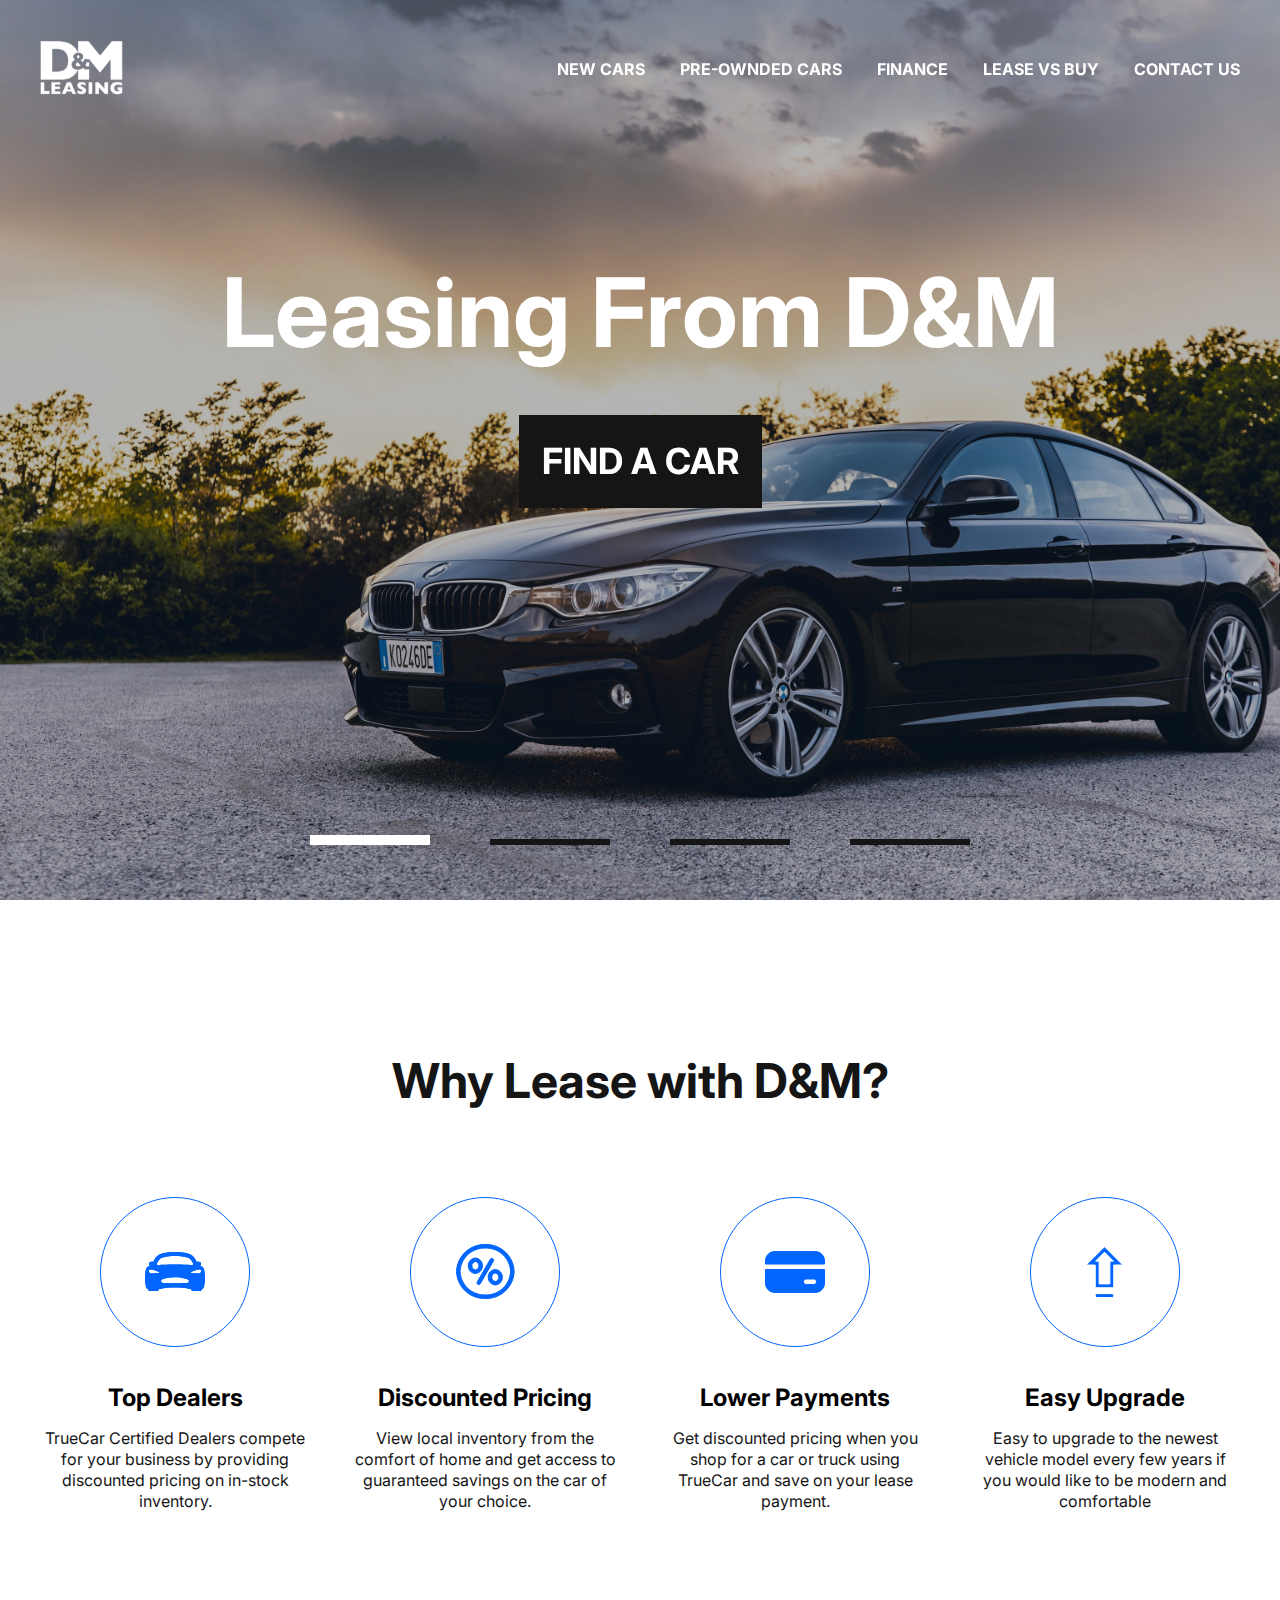
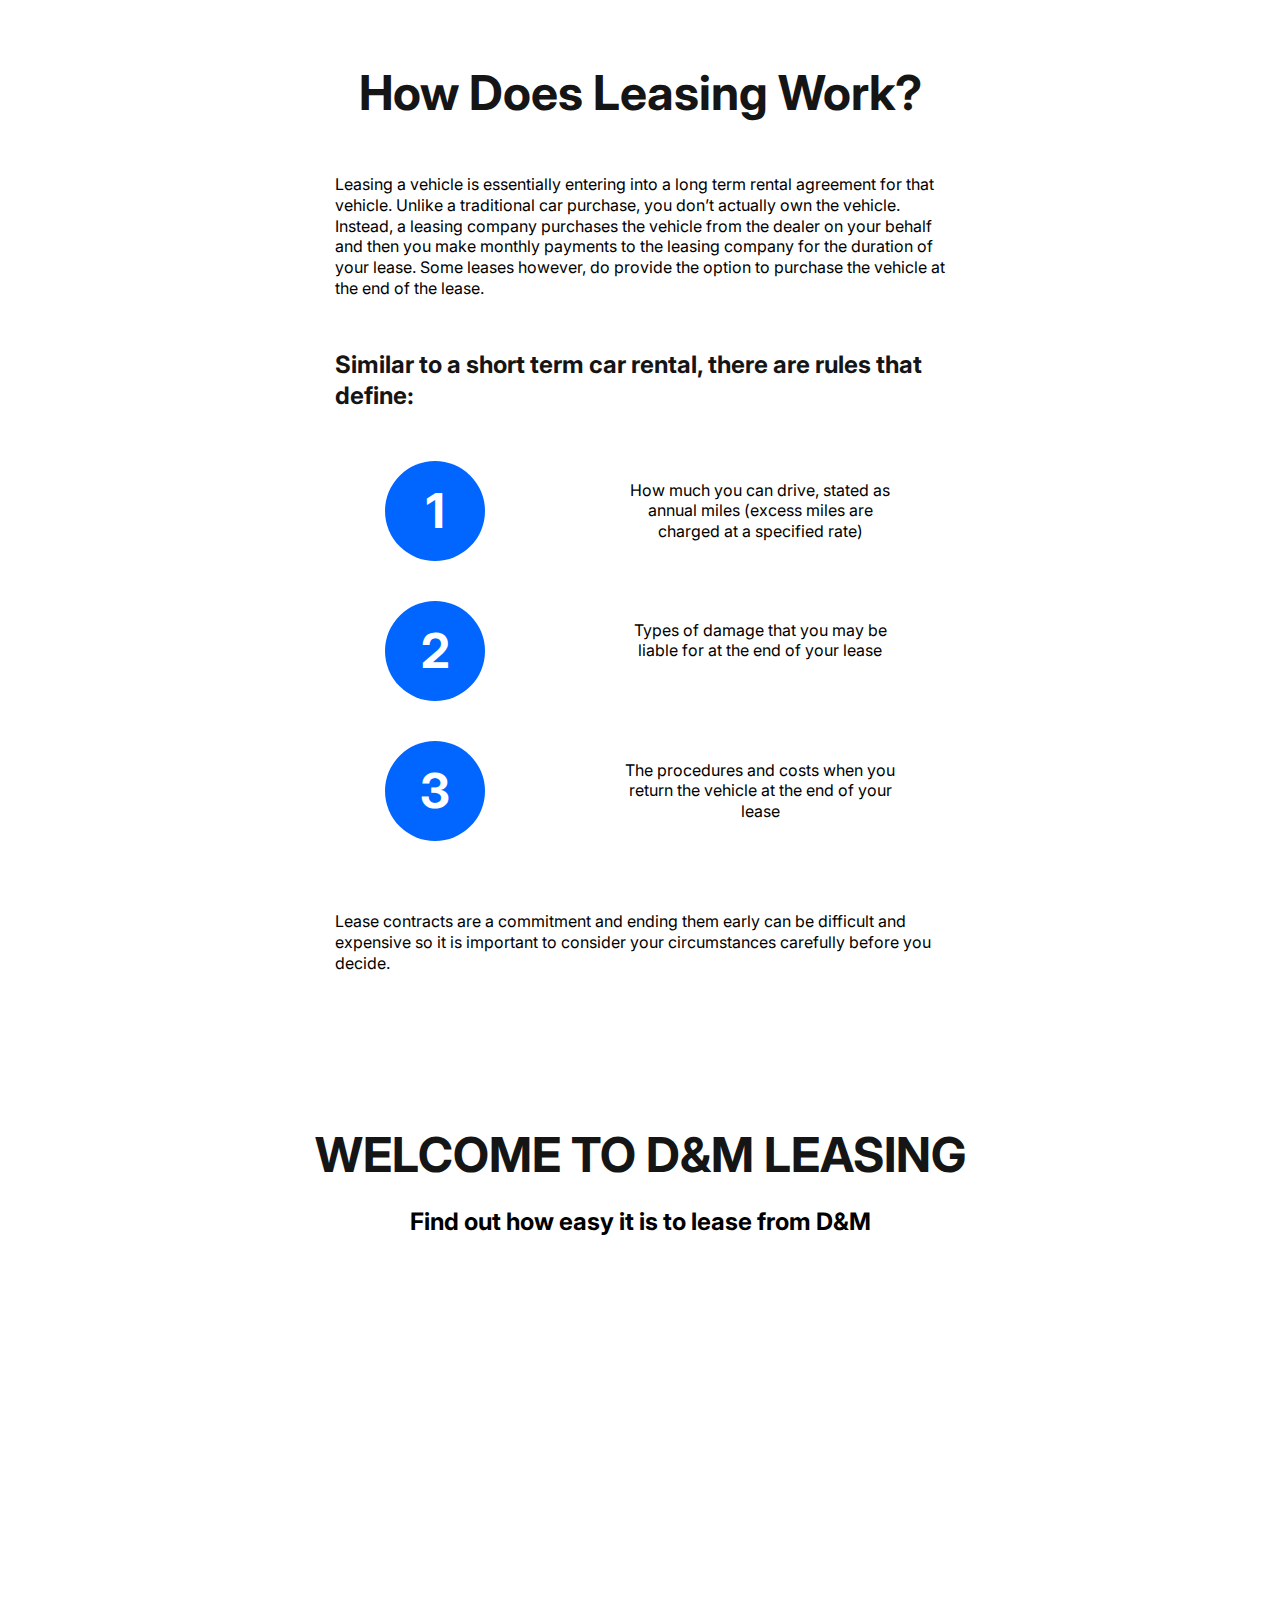
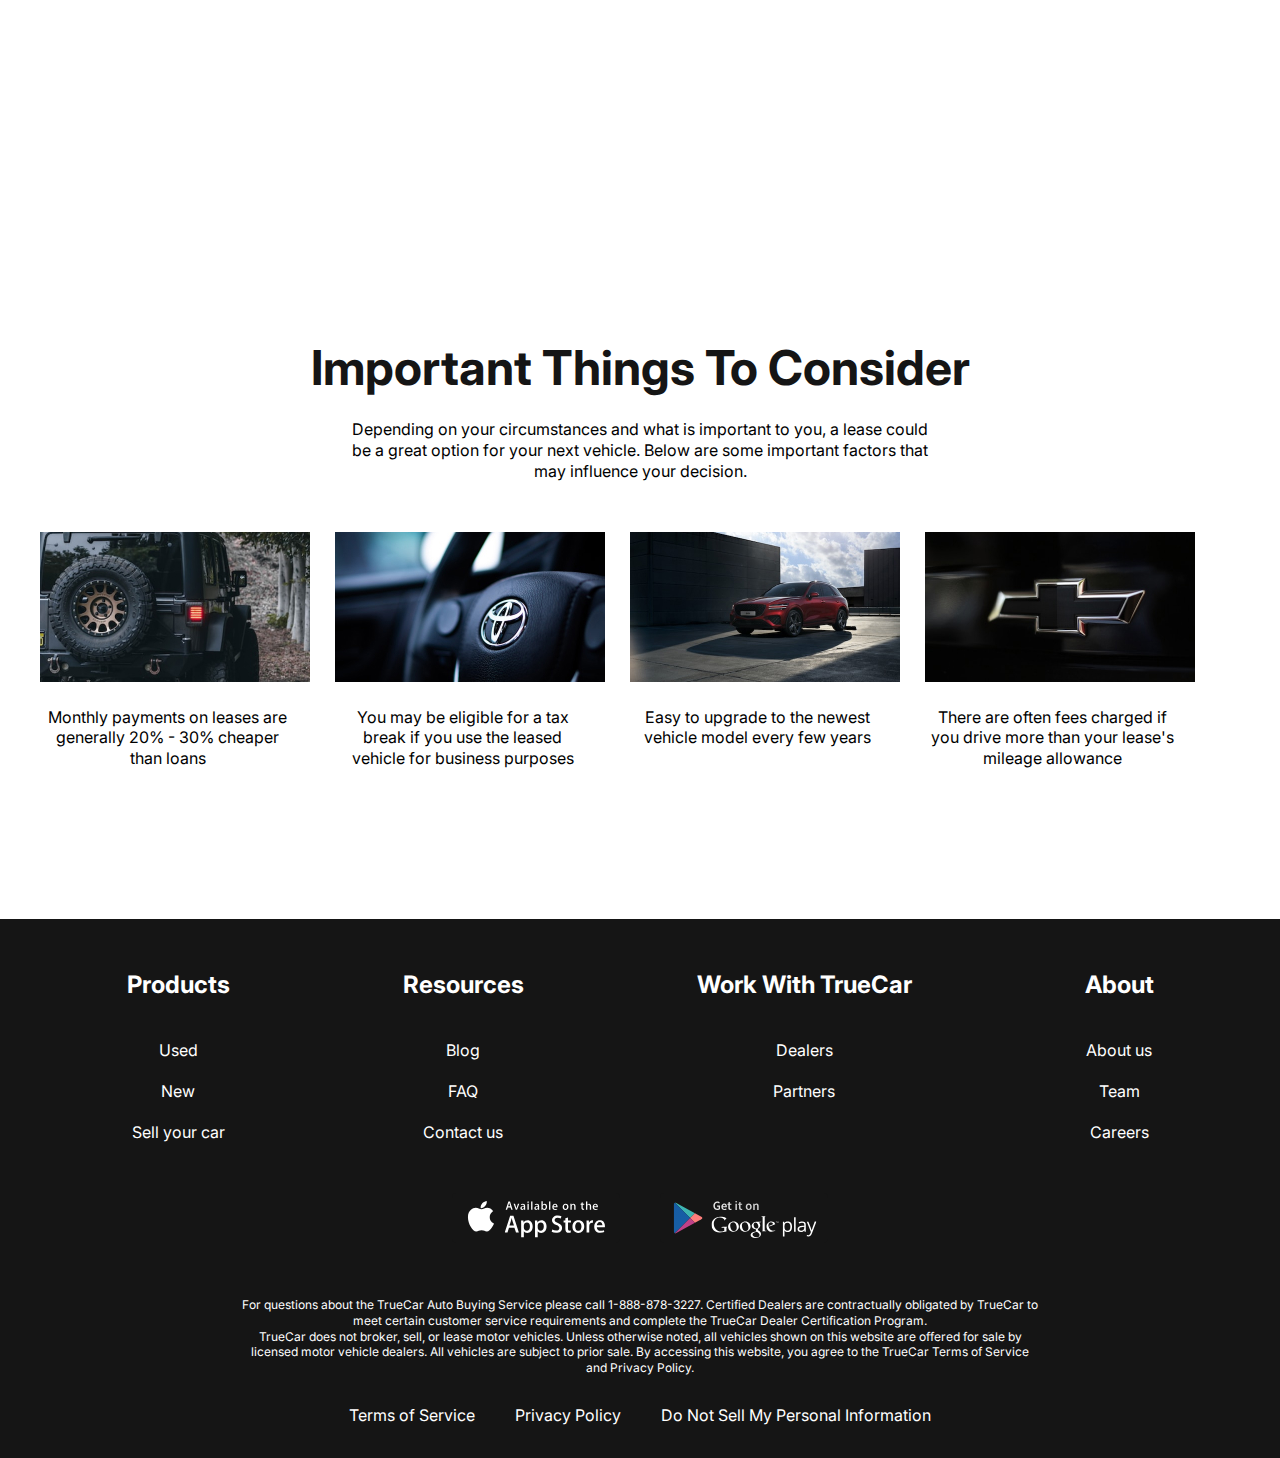
==== index.html @ d5bf2ad2 "Add files via upload" ====
<!DOCTYPE html>
<html lang="en">
<head>
    <meta charset="UTF-8">
    <meta name="viewport" content="width=device-width, initial-scale=1.0">

    <title>lease cars</title>

        <link rel="preconnect" href="https://fonts.googleapis.com">
        <link rel="preconnect" href="https://fonts.gstatic.com" crossorigin>
        <link href="https://fonts.googleapis.com/css2?family=Inter:wght@400;700&display=swap" rel="stylesheet">

    <link rel="stylesheet" href="https://cdn.jsdelivr.net/npm/swiper@11/swiper-bundle.min.css"/>

    <link rel="stylesheet" href="css/style.css">
</head>
<body>
    <div class="wrapper">
        <header class="header header-main">
            <div class="container header__container">
                <div class="header__inner">
                    <a href="index.html" class="logo">
                        <img src="img/logo.svg" alt="Logo" class="logo__img">
                    </a>
                    <nav class="menu">
                        <button class="menu__btn"></button>
                        <ul class="menu__list">
                            <li class="menu__list-item"><a href="new-cars.html" class="menu__list-link">New cars</a></li>
                            <li class="menu__list-item"><a href="#" class="menu__list-link">Pre-ownded cars</a></li>
                            <li class="menu__list-item"><a href="#" class="menu__list-link">Finance</a></li>
                            <li class="menu__list-item"><a href="#" class="menu__list-link">Lease vs buy</a></li>
                            <li class="menu__list-item"><a href="contacts.html" class="menu__list-link">Contact us</a></li>
                        </ul>
                    </nav>
                </div>
            </div>
        </header>

        <main class="main">
            <section class="top">
                <div class="container">
                    <h1 class="title">Leasing From D&M</h1>
                    <a class="top__link" href="new-cars.html">Find a car</a>
                </div>
            </section>

            <div class="slider">
                <div class="swiper">
                    <div class="swiper-wrapper">
                        <div class="swiper-slide" style="background-image: url(img/slide-1.jpg);"></div>
                        <div class="swiper-slide" style="background-image: url(img/slide-2.avif);"></div>
                        <div class="swiper-slide swiper-slide-3" style="background-image: url(img/slide-1.jpg);"></div>
                        <div class="swiper-slide swiper-slide-4" style="background-image: url(img/slide-2.avif);"></div>
                    </div>
                    <div class="swiper-pagination"></div>
                </div>
            </div>
            <section class="why-lease">
                <div class="container">
                    <h2 class="section__title">
                        Why Lease with D&M?
                    </h2>
                    <ul class="why-lease__list">
                        <li class="why-lease__item">
                            <img class="why-lease__item-img" src="img/why-lease-1.svg" alt="Top Dealers">
                            <h3 class="why-lease__title">Top Dealers</h3>
                            <p class="why-lease__text">TrueCar Certified Dealers compete for your business by providing discounted pricing on in-stock inventory.</p>
                        </li>
                        <li class="why-lease__item">
                            <img class="why-lease__item-img" src="img/why-lease-2.svg" alt="Discounted Pricing">
                            <h3 class="why-lease__title">Discounted Pricing</h3>
                            <p class="why-lease__text">View local inventory from the comfort of home and get access to guaranteed savings on the car of your choice.</p>
                        </li>
                        <li class="why-lease__item">
                            <img class="why-lease__item-img" src="img/why-lease-3.svg" alt="Lower Payments">
                            <h3 class="why-lease__title">Lower Payments</h3>
                            <p class="why-lease__text">Get discounted pricing when you shop for a car or truck using TrueCar and save on your lease payment.</p>
                        </li>
                        <li class="why-lease__item">
                            <img class="why-lease__item-img" src="img/why-lease-4.svg" alt="Easy Upgrade">
                            <h3 class="why-lease__title">Easy Upgrade</h3>
                            <p class="why-lease__text">Easy to upgrade to the newest vehicle model every few years if you would like to be modern and comfortable</p>
                        </li>
                    </ul>
                </div>
            </section>
            <section class="how-does">
                <div class="container">
                    <div class="how-does__inner">
                        <h1 class="section-title">How Does Leasing Work?</h1>
                        <p class="how-does-text">Leasing a vehicle is essentially entering into a long term rental agreement for that vehicle. Unlike a traditional car purchase, you don’t actually own the vehicle. Instead, a leasing company purchases the vehicle from the dealer on your behalf and then you make monthly payments to the leasing company for the duration of your lease. Some leases however, do provide the option to purchase the vehicle at the end of the lease.</p>
                        <h2 class="how-does-rules">Similar to a short term car rental, there are rules that define:</h2>
                        <article class="how-does__article-rules">
                            <ol class="rule">
                                <li class="rule-numbers"><p>1</p></li>
                                <li class="rule-text">How much you can drive, stated as annual miles (excess miles are charged at a specified rate)</li>
                            </ol>
                            <ol class="rule">
                                <li class="rule-numbers"><p>2</p></li>
                                <li class="rule-text">Types of damage that you may be liable for at the end of your lease</li>
                            </ol>
                            <ol class="rule">
                                <li class="rule-numbers"><p>3</p></li>
                                <li class="rule-text">The procedures and costs when you return the vehicle at the end of your lease</li>
                            </ol>
                        </article>
                        <p class="lease-contracts-text">Lease contracts are a commitment and ending them early can be difficult and expensive so it is important to consider your circumstances carefully before you decide.</p>
                    </div>
                </div>
            </section>
            <section class="video">
                <div class="container">
                    <h1 class="section-title video__title">
                        WELCOME TO D&M LEASING
                    </h1>
                    <h2 class="video__text">
                        Find out how easy it is to lease from D&M
                    </h2>

                    <iframe class="video__content" src="https://www.youtube-nocookie.com/embed/o6WxMnnBmew?si=veyxShPwa9HjR12n&amp;controls=0" title="YouTube video player" frameborder="0" allow="accelerometer; autoplay; clipboard-write; encrypted-media; gyroscope; picture-in-picture; web-share" allowfullscreen></iframe>
                </div>
            </section>
            <section class="important">
                <div class="container">
                    <h1 class="section-title important__title">Important Things to Consider</h1>
                    <p class="important__text">Depending on your circumstances and what is important to you, a lease could be a great option for your next vehicle. Below are some important factors that may influence your decision.</p>

                    <ul class="important__list">
                        <li class="important__item">
                            <img class="important__item-img" src="img/important-1.jpg" alt="Important Things">
                            <p class="important__item-text">Monthly payments on leases are generally 20% - 30% cheaper than loans</p>
                        </li>
                        <li class="important__item">
                            <img class="important__item-img" src="img/important-2.jpg" alt="Important Things">
                            <p class="important__item-text">You may be eligible for a tax break if you use the leased vehicle for business purposes</p>
                        </li>
                        <li class="important__item">
                            <img class="important__item-img" src="img/important-3.jpg" alt="Important Things">
                            <p class="important__item-text">Easy to upgrade to the newest vehicle model every few years</p>
                        </li>
                        <li class="important__item">
                            <img class="important__item-img" src="img/important-4.jpg" alt="Important Things">
                            <p class="important__item-text">There are often fees charged if you drive more than your lease's mileage allowance</p>
                        </li>
                    </ul>
                </div>
            </section>
        </main>

        <footer class="footer">
            <div class="container">
                <nav class="footer__menu">
                    <ul class="footer__menu-list">
                        <li class="footer__menu-item">
                            <p class="footer__menu-title">Products</p>
                        </li>
                        <li class="footer__menu-item">
                            <a href="#" class="footer__menu-link">Used</a>
                        </li>
                        <li class="footer__menu-item">
                            <a href="#" class="footer__menu-link">New</a>
                        </li>
                        <li class="footer__menu-item">
                            <a href="#" class="footer__menu-link">Sell your car</a>
                        </li>
                    </ul>
                    <ul class="footer__menu-list">
                        <li class="footer__menu-item">
                            <p class="footer__menu-title">Resources</p>
                        </li>
                        <li class="footer__menu-item">
                            <a href="#" class="footer__menu-link">Blog</a>
                        </li>
                        <li class="footer__menu-item">
                            <a href="#" class="footer__menu-link">FAQ</a>
                        </li>
                        <li class="footer__menu-item">
                            <a href="contacts.html" class="footer__menu-link">Contact us</a>
                        </li>
                    </ul>
                    <ul class="footer__menu-list">
                        <li class="footer__menu-item">
                            <p class="footer__menu-title">Work With TrueCar</p>
                        </li>
                        <li class="footer__menu-item">
                            <a href="#" class="footer__menu-link">Dealers</a>
                        </li>
                        <li class="footer__menu-item">
                            <a href="#" class="footer__menu-link">Partners</a>
                        </li>
                    </ul>
                    <ul class="footer__menu-list">
                        <li class="footer__menu-item">
                            <p class="footer__menu-title">About</p>
                        </li>
                        <li class="footer__menu-item">
                            <a href="#" class="footer__menu-link">About us</a>
                        </li>
                        <li class="footer__menu-item">
                            <a href="#" class="footer__menu-link">Team</a>
                        </li>
                        <li class="footer__menu-item">
                            <a href="#" class="footer__menu-link">Careers</a>
                        </li>
                    </ul>
                </nav>
                <ul class="app">
                    <li class="app-item">
                        <a class="app__item-link" href="#">
                            <img class="app__item-img" src="img/appstore.svg" alt="App Store">
                        </a>
                    </li>
                    <li class="app-item">
                        <a class="app__item-link" href="#">
                            <img class="app__item-img" src="img/googleplay.svg" alt="Google Play">
                        </a>
                    </li>
                </ul>
                <div class="footer__copy">
                    <p class="footer__copy-text">
                        For questions about the TrueCar Auto Buying Service please call 1-888-878-3227.
                        Certified Dealers are contractually obligated by TrueCar to meet certain customer service requirements and complete the TrueCar Dealer Certification Program.
                    </p>
                    <p class="footer__copy-text">
                        TrueCar does not broker, sell, or lease motor vehicles. Unless otherwise noted, all vehicles shown on this website are offered for sale by licensed motor vehicle dealers.
                        All vehicles are subject to prior sale. By accessing this website, you agree to the TrueCar Terms of Service and Privacy Policy.
                    </p>
                </div>
                <nav class="copy__nav">
                    <ul class="copy__nav-list">
                        <li class="copy__nav-item">
                            <a href="#" class="copy__nav-link">Terms of Service</a>
                        </li>
                        <li class="copy__nav-item">
                            <a href="#" class="copy__nav-link">Privacy Policy</a>
                        </li>
                        <li class="copy__nav-item">
                            <a href="#" class="copy__nav-link">Do Not Sell My Personal Information</a>
                        </li>
                    </ul>
                </nav>
            </div>
        </footer>
    </div>

    <script src="https://cdn.jsdelivr.net/npm/swiper@11/swiper-bundle.min.js"></script>

    <script src="js/script.js"></script>
</body>
</html>
---- css/style.css ----
/* reset styles */

html {
    box-sizing: border-box;
}

html,
body {
    height: 100%;
}

*, *::after, *::before {
    box-sizing: inherit;
    margin: 0;
    padding: 0;
}

ul li,
ol li {
    list-style: none;
}

a {
    text-decoration: none;
    color: inherit;
}

.section__title {
    text-align: center;
    font-size: 48px;
    font-weight: 700;
    color: #151515;
    margin-bottom: 50px;
}

.wrapper {
    min-height: 100%;
    display: flex;
    flex-direction: column;
}

main {
    flex: 1 1 auto;
}

/* reset styles */

.container {
    max-width: 1220px;
    margin: 0 auto;
    padding: 0 10px;
}

body {
    font-size: 16px;
    font-weight: 400;
    font-family: 'Inter', sans-serif;
    line-height: 1.3;
}

.header {
    background-color: #151515;
}

.header-main {
    background-color: transparent;

    position: absolute;
    z-index: 10;
    left: 0;
    right: 0;
}

.header__inner {
    padding: 40px 0 45px 0;
    display: flex;
    justify-content: space-between;
    align-items: flex-end;
}

.menu__list {
    display: flex;
    gap: 35px;
    margin-bottom: 20px;
}

.menu__list-link {
    color: white;
    text-transform: uppercase;
    font-weight: 700;
}

.menu__list:nth-child(5){
    color: #0066FF;
}

.top {
    color: white;
    text-align: center;
    padding-top: 250px;
    padding-bottom: 50px;

    position: absolute;
    z-index: 5;
    left: 0;
    right: 0;
}

.title {
    padding-bottom: 40px;
    font-size: 96px;
    font-weight: 700;
}

.top__link {
    background-color: #151515;
    padding: 23px;
    max-width: 430px;
    display: inline-block;
    text-transform: uppercase;
    font-size: 36px;
    font-weight: 700;
}

.swiper::after {
    content: '';
    background: rgba(21, 21, 21, 0.3);
    position: absolute;
    z-index: 5;
    left: 0;
    right: 0;
    bottom: 0;
    top: 0;
}

.swiper-slide {
    background-size: cover;
    background-repeat: no-repeat;
    background-position: center;
    height: 100vh;
}

.swiper-pagination-bullet {
    width: 120px;
    height: 0;
    border: 3px solid #151515;
    border-radius: 0;
    opacity: 1;
}

.swiper-pagination-bullet-active {
    width: 120px;
    height: 0;
    border: 5px solid white;
    border-radius: 0;
    opacity: 1;
}

.swiper-pagination-horizontal.swiper-pagination-bullets .swiper-pagination-bullet {
    margin: 0 30px;
}

.swiper-pagination-bullets.swiper-pagination-horizontal {
    bottom: 50px;
}

.why-lease {
    margin: 150px 0;
}

.why-lease__item {
    margin-top: 35px;
}

.why-lease__list {
    display: grid;
    grid-template-columns: repeat(4, 1fr);
    gap: 40px;
    text-align: center;
}

.why-lease__title {
    margin: 30px 0 15px 0;
    font-size: 24px;
    font-weight: 700;
}

.why-lease__item,
.why-lease__text {
    max-width: 270px;
}

.why-lease__text {
    color: #151515;
    font-size: 16px;
}

.how-does {
    max-width: 630px;
    margin: 0 auto 150px auto;
}

.section-title {
    text-align: center;
    text-transform: capitalize;
    font-size: 48px;
    font-weight: 700;
    color: #151515;
}

.how-does-text {
    margin: 50px 0 50px 0;
}

.how-does-rules {
    font-size: 24px;
    font-weight: 700;
    color: #151515;
}

.how-does__article-rules {
    display: flex;
    flex-direction: column;
    row-gap: 40px;
    margin: 50px 0 70px 0;
}

.rule {
    display: flex;
    justify-content: center;
    align-items: center;
    flex-wrap: wrap;
    column-gap: 140px;
    row-gap: 40px;
}

.rule-text {
    max-width: 270px;
    text-align: center;
}

.rule li {
    min-height: 63px;
}

.lease-contracts-text {
    text-align: left;
}

.rule-numbers {
    border-radius: 50%;
    background-color: #0066FF;
    border: none;
    width: 100px;
    height: 100px;
    position: relative;
}

.rule-numbers p {
    line-height: 100px;
    font-size: 48px;
    font-weight: 700;
    color: white;
    text-align: center;
}

.video {
    padding-bottom: 150px;
}

.video__title {
    font-size: 48px;
    font-weight: 700;
}

.video__text {
    text-align: center;
    margin: 20px 0 50px 0;
    font-size: 24px;
    font-weight: 700;
}

.video__content {
    display: block;
    margin: 0 auto;
}

.important {
    padding-bottom: 150px;
}

.important__title {
    margin-bottom: 20px;
}

.important__text {
    margin: 0 auto 50px auto;
    max-width: 580px;
    text-align: center;
}

.important__list {
    display: grid;
    grid-template-columns: repeat(4, 255px);
    gap: 40px;
}

.important__item-text {
    max-width: 270px;
    text-align: center;
}

.important__item-img {
    margin-bottom: 20px;
}

.footer {
    background-color: #151515;
    color: white;
    padding: 50px 0 32px 0;
    text-align: center;
}

.footer__menu {
    display: flex;
    justify-content: space-around;
    margin-bottom: 50px;
}

.footer__menu-list {
    max-width: 250px;
}

.footer__menu-title {
    font-size: 24px;
    font-weight: 700;
    padding-bottom: 20px;
}

.footer__menu-item + .footer__menu-item {
    padding-top: 20px;
}

.app {
    display: flex;
    justify-content: center;
    gap: 40px;
    margin-bottom: 50px;
}

.footer__copy {
    max-width: 800px;
    margin: 0 auto 30px auto;
    text-align: center;
}

.footer__copy-text {
    font-size: 12px;
}

.copy__nav-list {
    display: flex;
    justify-content: center;
    gap: 40px;
}

.contacts {
    margin: 100px 0 150px 0;
}

.contacts-mini__title {
    text-align: center;
    font-size: 24px;
    font-weight: 700;
    margin: 20px 0 50px 0;
    padding: 0 100px;
}

.form {
    max-width: 580px;
    margin: 0 auto;
    display: flex;
    justify-content: center;
    column-gap: 40px;
    row-gap: 30px;
    flex-wrap: wrap;
}

.form__input {
    width: 270px;
    padding: 18px 20px;
    display: inline-block;
    border: 1px solid #0066FF;

    font-weight: 400;
    font-family: 'Inter', sans-serif;
    line-height: 1.3;
    color: black;
}

.form__input::placeholder,
.form__textarea::placeholder {
    font-size: 16px;
    font-weight: 400;
    font-family: 'Inter', sans-serif;
    line-height: 1.3;
    color: rgba(0, 0, 0, 0.5);
}

.form__textarea {
    width: 580px;
    height: 291px;
    padding: 28px 20px;
    resize: none;
    margin: 50px 0;
    border: 1px solid #0066FF;

    font-weight: 400;
    font-family: 'Inter', sans-serif;
    line-height: 1.3;
    color: black;
}

.form__btn {
    background-color: #151515;
    color: white;
    text-transform: uppercase;
    border: none;
    width: 184px;
    padding: 13px 61px;

    font-weight: 400;
    font-family: 'Inter', sans-serif;
    line-height: 1.3;
}

.blog {
    margin-bottom: 150px;
}

.blog__item {
    position: relative;
    width: 580px;
}

.blog__items {
    display: flex;
    justify-content: center;
    flex-wrap: wrap;
    column-gap: 40px;
    row-gap: 80px;
    margin-bottom: 70px;
}

.blog__item-title {
    display: inline-block;
    font-size: 24px;
    font-weight: 700;
}

.blog__item-link {
    background-color: #0066FF;
    color: white;
    width: 80px;
    padding: 4px 20px;
    margin-left: 44px;
    display: inline-block;
    position: absolute;
    right: 0;
}

.blog__item-img {
    margin-bottom: 30px;
}

.show-more__link {
    background-color: #151515;
    color: white;
    width: 223px;
    padding: 13px 61px;
    display: block;
    margin: 0 auto;
    text-align: center;
    text-transform: uppercase;
}

.menu__list-link--active {
    color: #0066FF;
}

.choose {
    padding-bottom: 150px;
}

.tabs__btn {
    padding: 0 100px;
    display: flex;
    justify-content: center;
    flex-wrap: wrap;
    column-gap: 60px;
    row-gap: 30px;
    margin-bottom: 100px;
}

.tabs__btn-item--active {
    color: #0066FF;
}

.choose-title {
    margin-top: 100px;
}

.tabs__btn-item {
    font-size: 24px;
    font-weight: 700;
    cursor: pointer;
    border: none;
    background-color: transparent;
}

.tabs__content-item {
    display: none;
    justify-content: center;
    column-gap: 40px;
    row-gap: 100px;
    flex-wrap: wrap;
}

.tabs__content-item.tabs__content-item--active {
    display: flex;
}

.card {
    width: 270px;
    text-align: center;
}

iframe {
    width: 1000px;
    height: 500px;
}

.card__img {
    display: block;
}

.card__content {
    border: 1px solid #0066FF;
    border-top: 0;
}

.card__title {
    font-size: 24px;
    font-weight: 700;
    padding: 10px 5px;
}

.card__text {
    padding: 10px 0;
}

.card__price {
    font-size: 24px;
    font-weight: 700;
    margin-bottom: 15px;
    padding: 0 5px;
}

.card__link {
    color: #0066FF;
    padding: 0 5px;
    border: 1px solid #0066FF;
    border-top: 0;
    display: block;
}

.show-more-card__link {
    margin-top: 70px;
}

.header__inner {
    position: relative;
}

.menu__btn {
    right: 12px;
    top: 50px;
    width: 55px;
    height: 4px;
    color: white;
    cursor: pointer;
    position: absolute;
    display: none;
}

.menu__btn::before {
    content: '';
    width: 28px;
    height: 4px;
    background-color: white;
    margin-top: 6px;
    position: absolute;
    top: 6px;
    right: 2px;
}

.menu__btn::after {
    content: '';
    width: 50px;
    height: 4px;
    background-color: white;
    position: absolute;
    top: 12px;
    margin-top: 13px;
    right: 2px;
}

/* media */

@media (min-width: 2000px) and (max-width: 2505px) {
    .footer__copy-text {
        font-size: 14px;
    }
}

@media (max-width: 1245px) {
    .important__list {
        display: grid;
        grid-template-columns: repeat(2, 1fr);
        place-items: center;
        gap: 40px;
    }

    .important__item-img {
        width: 300px;
    }


    .why-lease__list {
        display: grid;
        grid-template-columns: repeat(2, 1fr);
        place-items: center;
        column-gap: 40px;
        row-gap: 70px;
    }

    .title {
        font-size: 70px;
    }

    .top__link {
        font-size: 20px;
    }

    .swiper-pagination-bullet {
        width: 80px;
    }

    iframe {
        width: 750px;
        height: 400px;
    }
}

@media (max-width: 1100px) {
    .contacts-mini__title {
        padding: 0 20px;
    }
}

@media (max-width: 909px) {
    .tabs__content-item {
        row-gap: 60px;
    }
}

@media (max-width: 867px) {
    .menu__btn {
        display: block;
        position: absolute;
        z-index: 10;
    }

    .title,
    .top__link {
        transition: opacity 0.3s linear;
    }

    .logo {
        position: relative;
        z-index: 10;
    }

    .menu__list {
        position: absolute;
        z-index: 5;
        background-color: transparent;
        flex-direction: column;
        top: 0;
        right: 0;
        left: 0;
        bottom: 0;
        height: 205%;
        background-color: #151515;
        align-items: center;
        justify-content: center;

        transform: translateY(-100%);
        transition: all 0.6s;
    }

    .menu__list.menu__list--active {
        transform: translateY(0%);
    }

    .header__container {
        padding: 0;
    }

    .footer__menu {
        display: grid;
        grid-template-columns: repeat(2, 1fr);
        row-gap: 60px;
        column-gap: 40px;
        place-items: center;
    }

    .section-title,
    .section__title {
        font-size: 44px;
    }

    iframe {
        width: 500px;
        height: 300px;
    }

    .tabs__btn-item {
        font-size: 23px;
    }
}

@media (max-width: 750px) {
    .important__list {
        grid-template-columns: repeat(1, 255px);
        gap: 40px;
        place-content: center;
    }


    .why-lease__list {
        display: grid;
        grid-template-columns: repeat(1, 1fr);
        place-items: center;
        row-gap: 55px;
    }


    .how-does-text,
    .how-does-rules,
    .lease-contracts-text {
        text-align: center;
    }

    .how-does-text {
        margin-bottom: 70px;
    }

    .title {
        font-size: 60px;
    }

    .top__link {
        font-size: 18px;
    }

    .swiper-pagination-bullet {
        width: 70px;
    }

    .section-title,
    .section__title {
        font-size: 40px;
    }

    .video__text {
        font-size: 20px;
    }


    .blog__item,
    .blog__item-img {
        width: 520px;
    }

    .blog__item-title {
        font-size: 20px;
    }
}

@media (max-width: 605px) {
    .copy__nav-list {
        display: none;
    }

    .footer {
        padding: 50px 0 0 0;
    }

    .swiper-slide-4 {
        display: none;
    }

    iframe {
        width: 420px;
        height: 240px;
    }


    .show-more-card__link,
    .show-more__link {
        width: 210px;
        font-size: 14px;
    }


    .blog__item,
    .blog__item-img {
        width: 480px;
    }

    .blog__item-title {
        font-size: 17px;
    }

    .contacts-mini__title {
        font-size: 20px;
    }
}

@media (max-width: 599px) {
    .form__textarea {
        width: 420px;
    }
}

@media (max-width: 500px) {
    .blog__item-title {
        width: 300px;
    }

    .blog__item,
    .blog__item-img {
        width: 420px;
        height: 190px;
    }

    .blog__items {
        row-gap: 135px;
    }

    .show-more__link-2 {
        position: relative;
        top: 50px;
    }

    .form__textarea {
        width: 400px;
        height: 250px;
    }
}

@media (max-width: 450px) {
    .app {
        margin-top: 35px;
        display: grid;
    }

    .footer__menu {
        margin-bottom: 75px;
    }

    .footer__menu-title {
        font-size: 21px;
    }

    .footer__menu-item {
        font-size: 15px;
    }

    .footer__copy-text {
        margin-bottom: 10px;
        font-size: 11px;
    }

    .swiper-slide-3 {
        display: none;
    }

    .title {
        font-size: 50px;
    }

    .top__link {
        font-size: 15px;
    }

    .section-title,
    .section__title {
        font-size: 33px;
    }

    .important__item-img {
        width: 270px;
    }

    iframe {
        width: 360px;
        height: 200px;
    }

    .why-lease__item img {
        width: 125px;
        height: 125px;
    }

    .blog__item-title {
        width: 280px;
    }

    .blog__item,
    .blog__item-img {
        width: 360px;
        height: 180px;
    }

    .form__textarea {
        width: 300px;
        height: 200px;
    }

    .show-more__link {
        width: 160px;
        padding: 13px 30px;
    }
}

@media (max-width: 390px) {
    iframe {
        width: 270px;
        height: 160px;
    }

    .blog__item-title {
        width: 200px;
    }

    .blog__item,
    .blog__item-img {
        width: 300px;
        height: 160px;
    }

    .show-more__link-2 {
        position: relative;
        top: 60px;
    }

    .form__textarea {
        width: 260px;
        height: 180px;
    }
}

@media (max-width: 330px) {
    .blog__item-title {
        width: 180px;
    }

    .blog__item,
    .blog__item-img {
        width: 280px;
        height: 150px;
    }

    .show-more__link-2 {
        position: relative;
        top: 70px;
    }
}
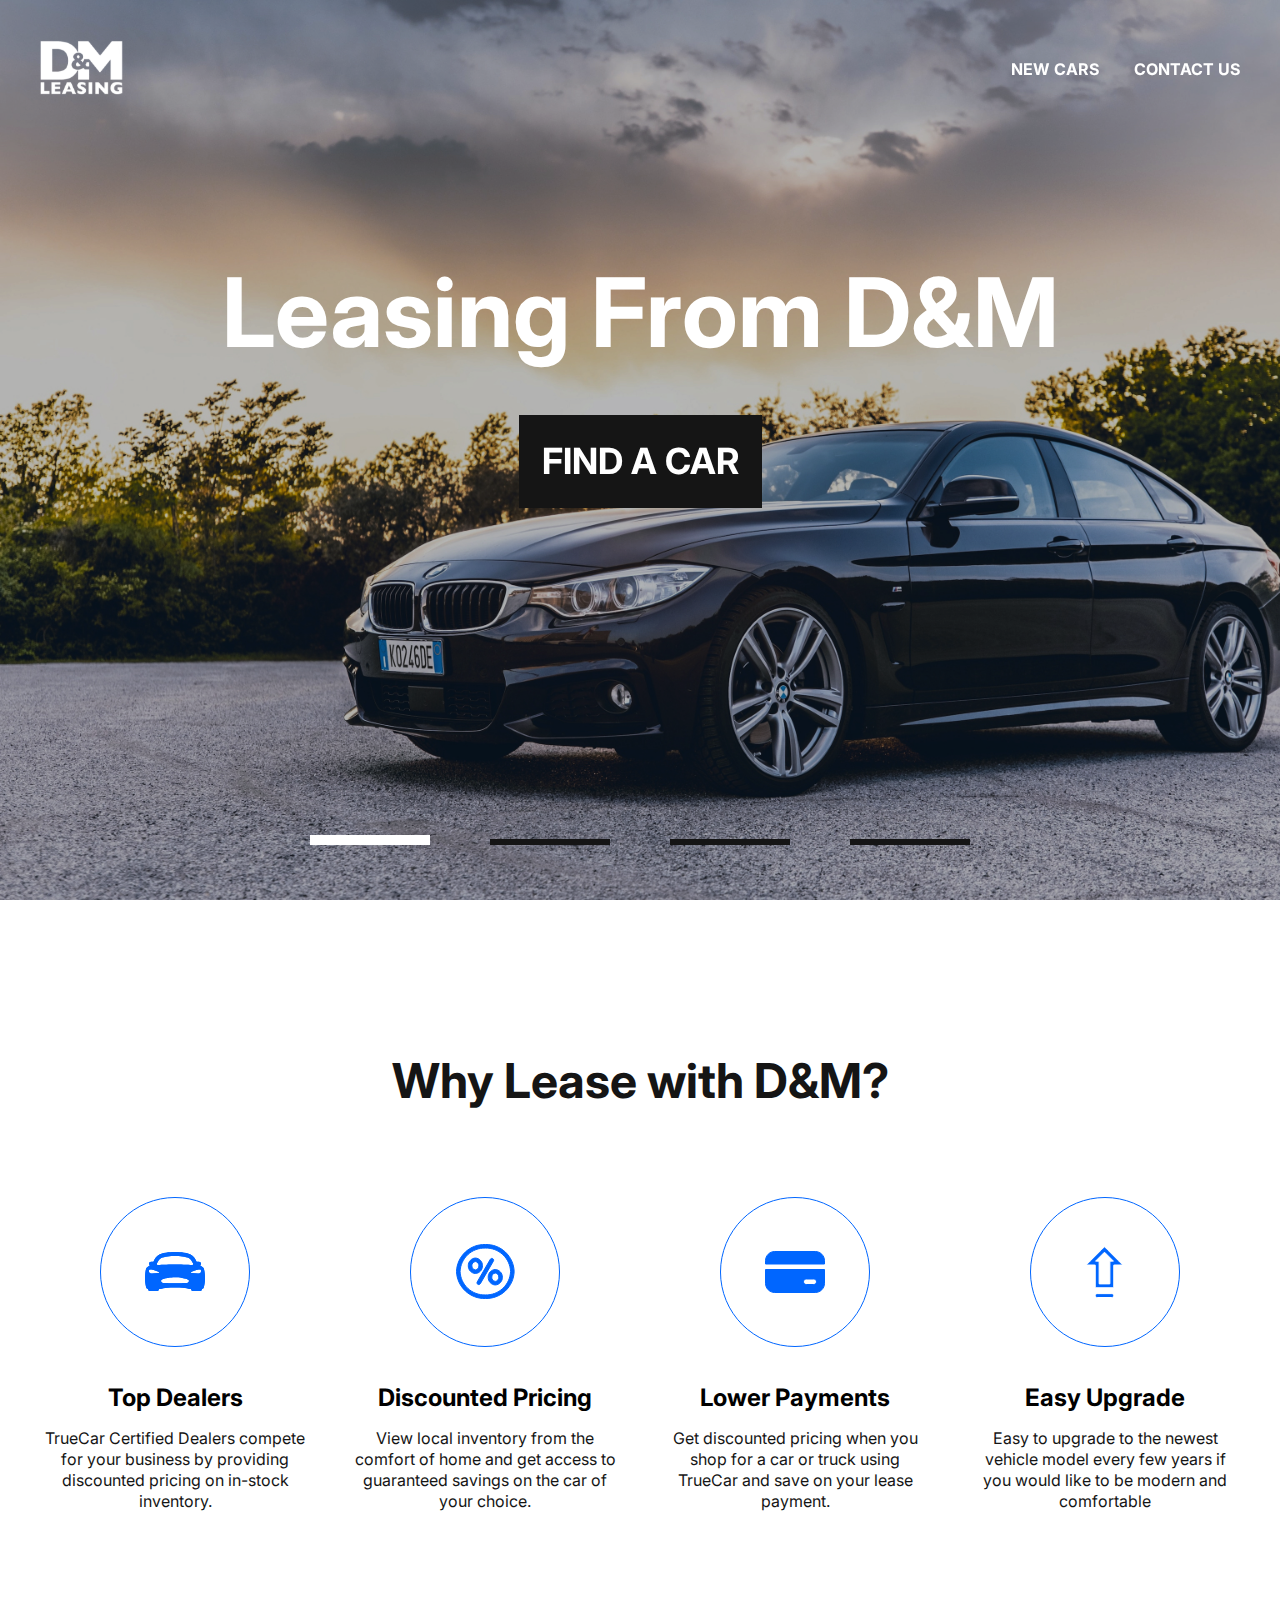
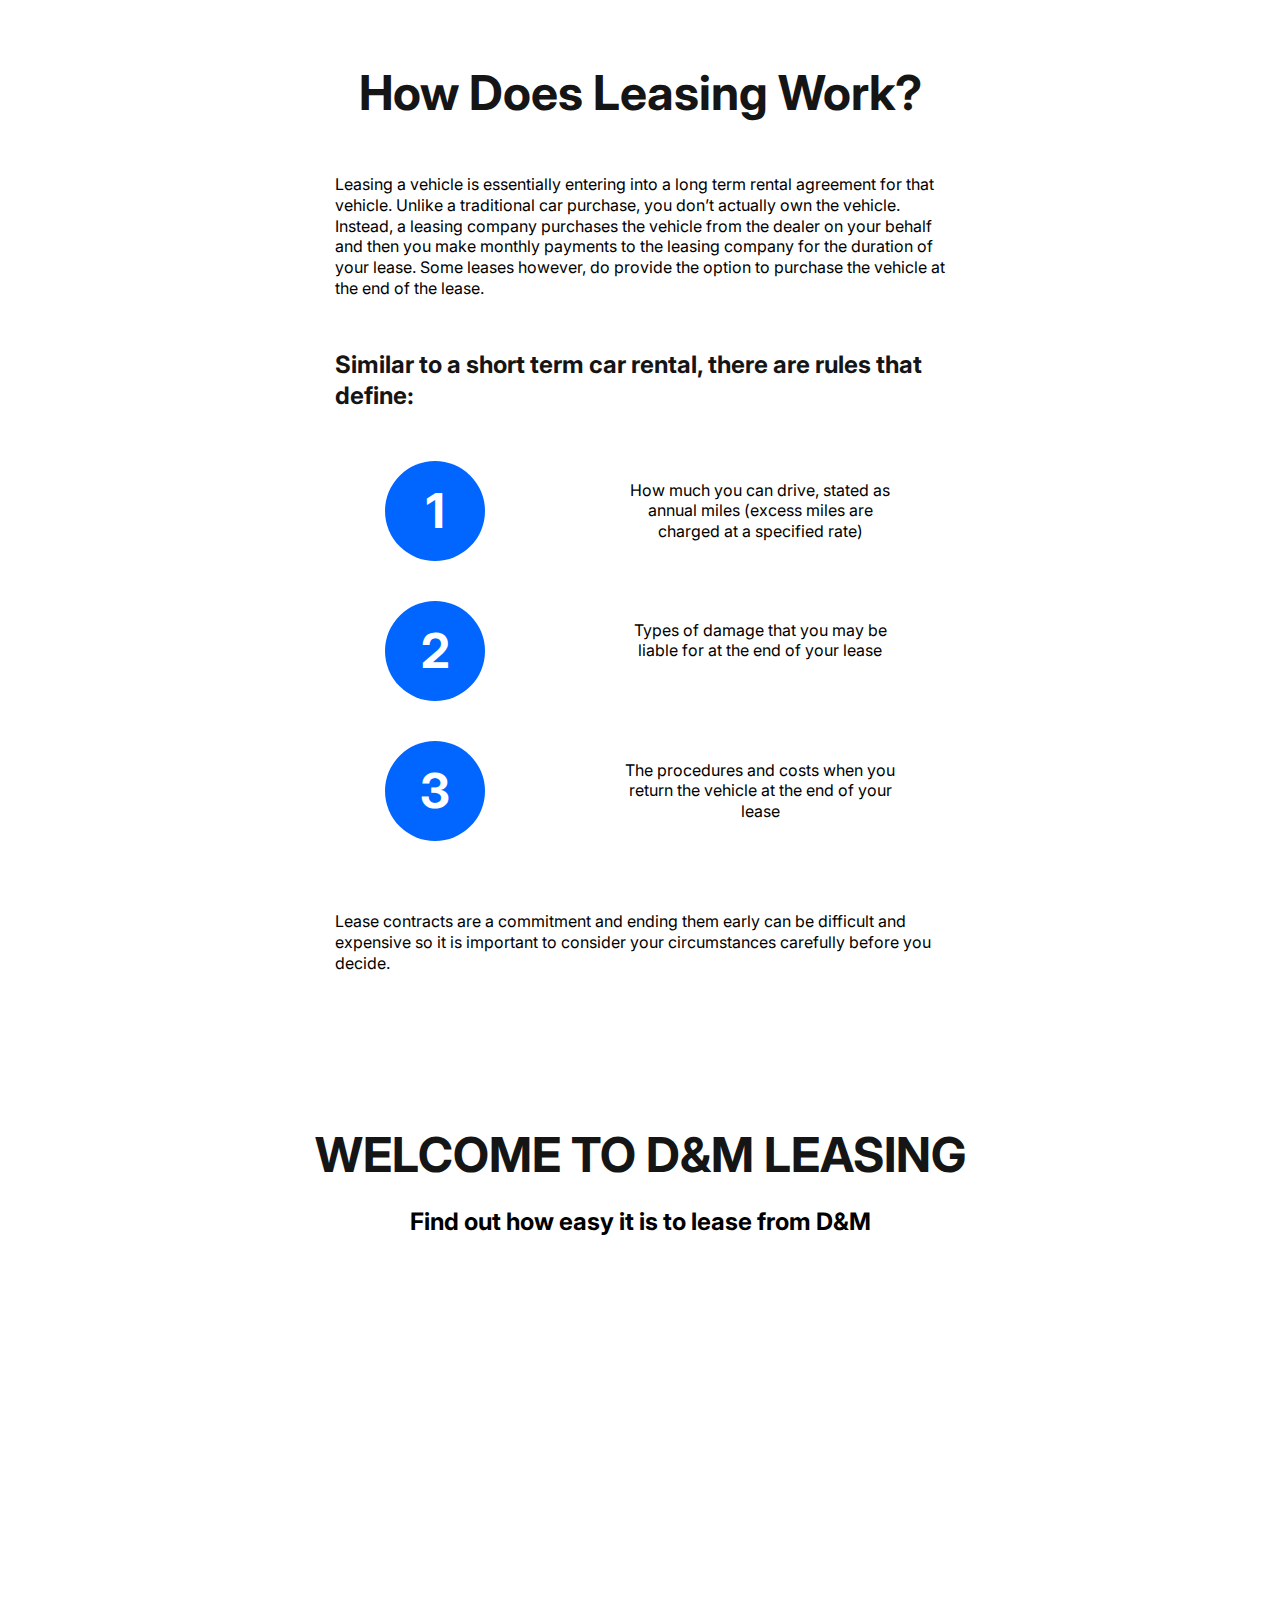
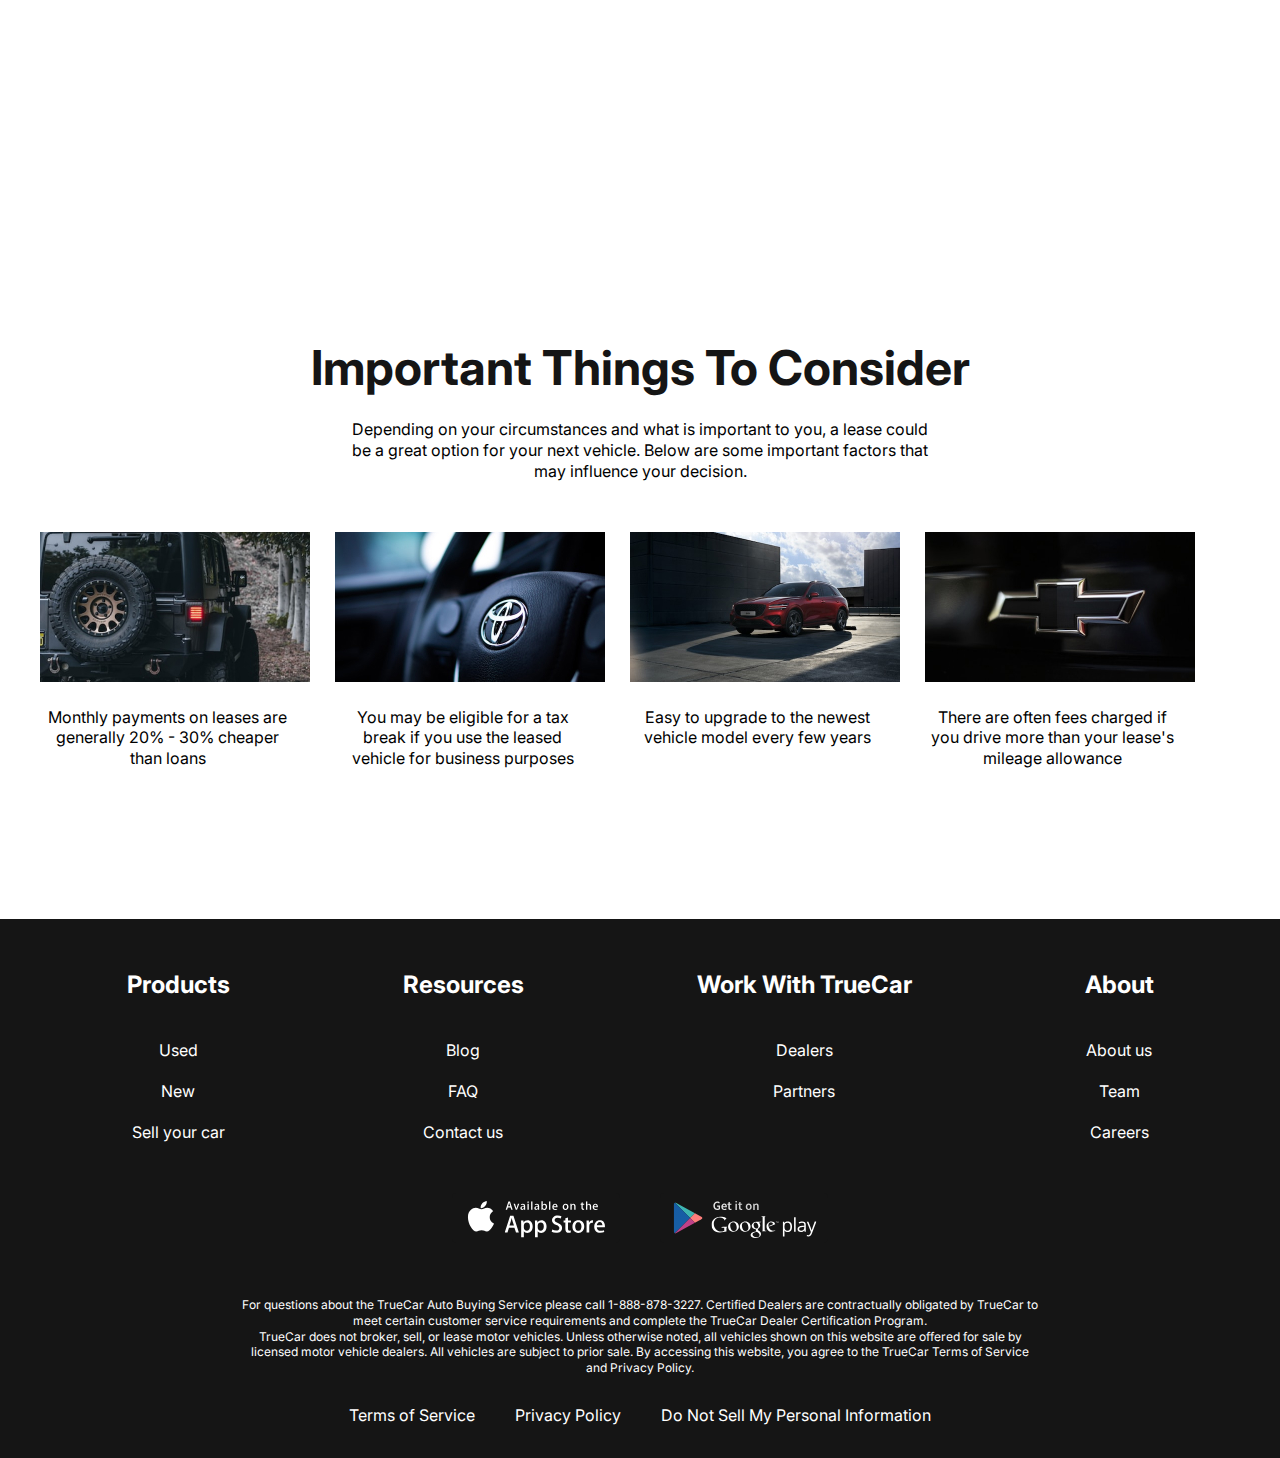
==== commit 95d335de: "Add files via upload" ====
--- a/index.html
+++ b/index.html
@@ -26,9 +26,6 @@
                         <button class="menu__btn"></button>
                         <ul class="menu__list">
                             <li class="menu__list-item"><a href="new-cars.html" class="menu__list-link">New cars</a></li>
-                            <li class="menu__list-item"><a href="#" class="menu__list-link">Pre-ownded cars</a></li>
-                            <li class="menu__list-item"><a href="#" class="menu__list-link">Finance</a></li>
-                            <li class="menu__list-item"><a href="#" class="menu__list-link">Lease vs buy</a></li>
                             <li class="menu__list-item"><a href="contacts.html" class="menu__list-link">Contact us</a></li>
                         </ul>
                     </nav>
